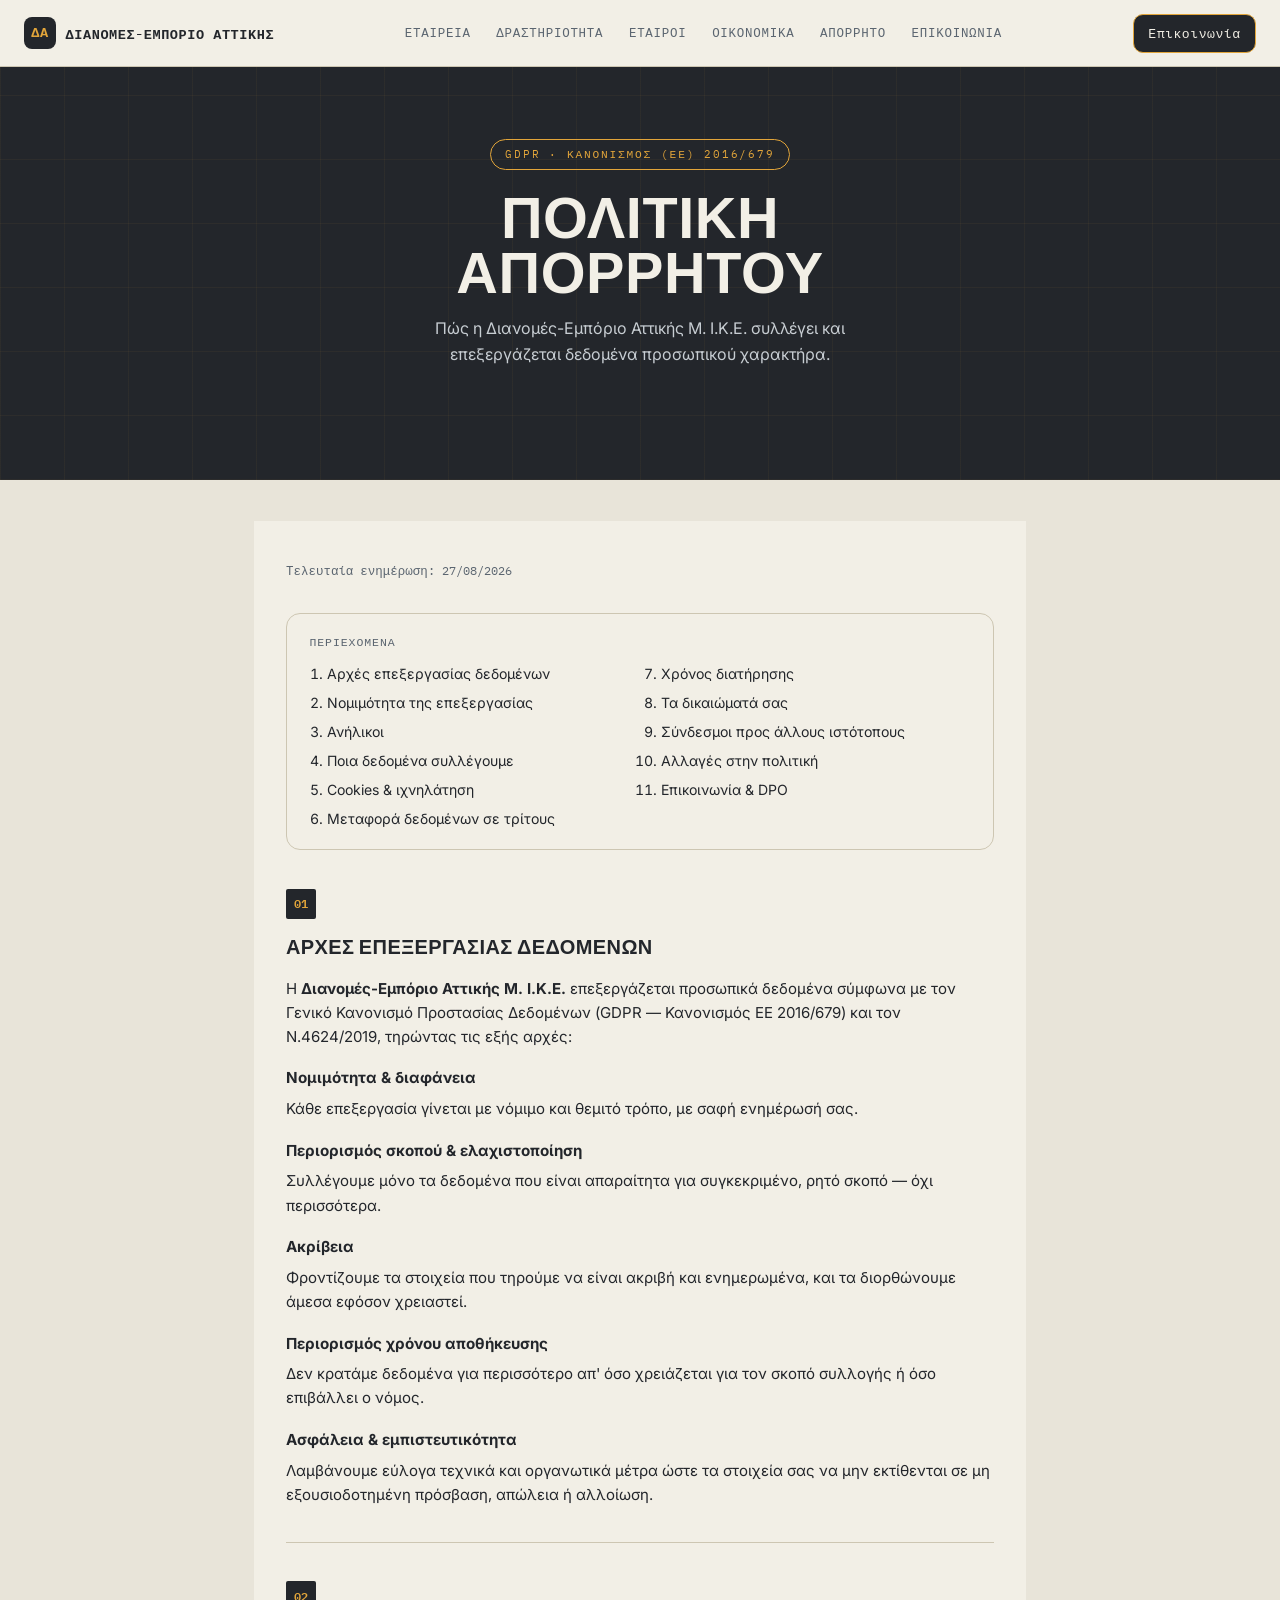
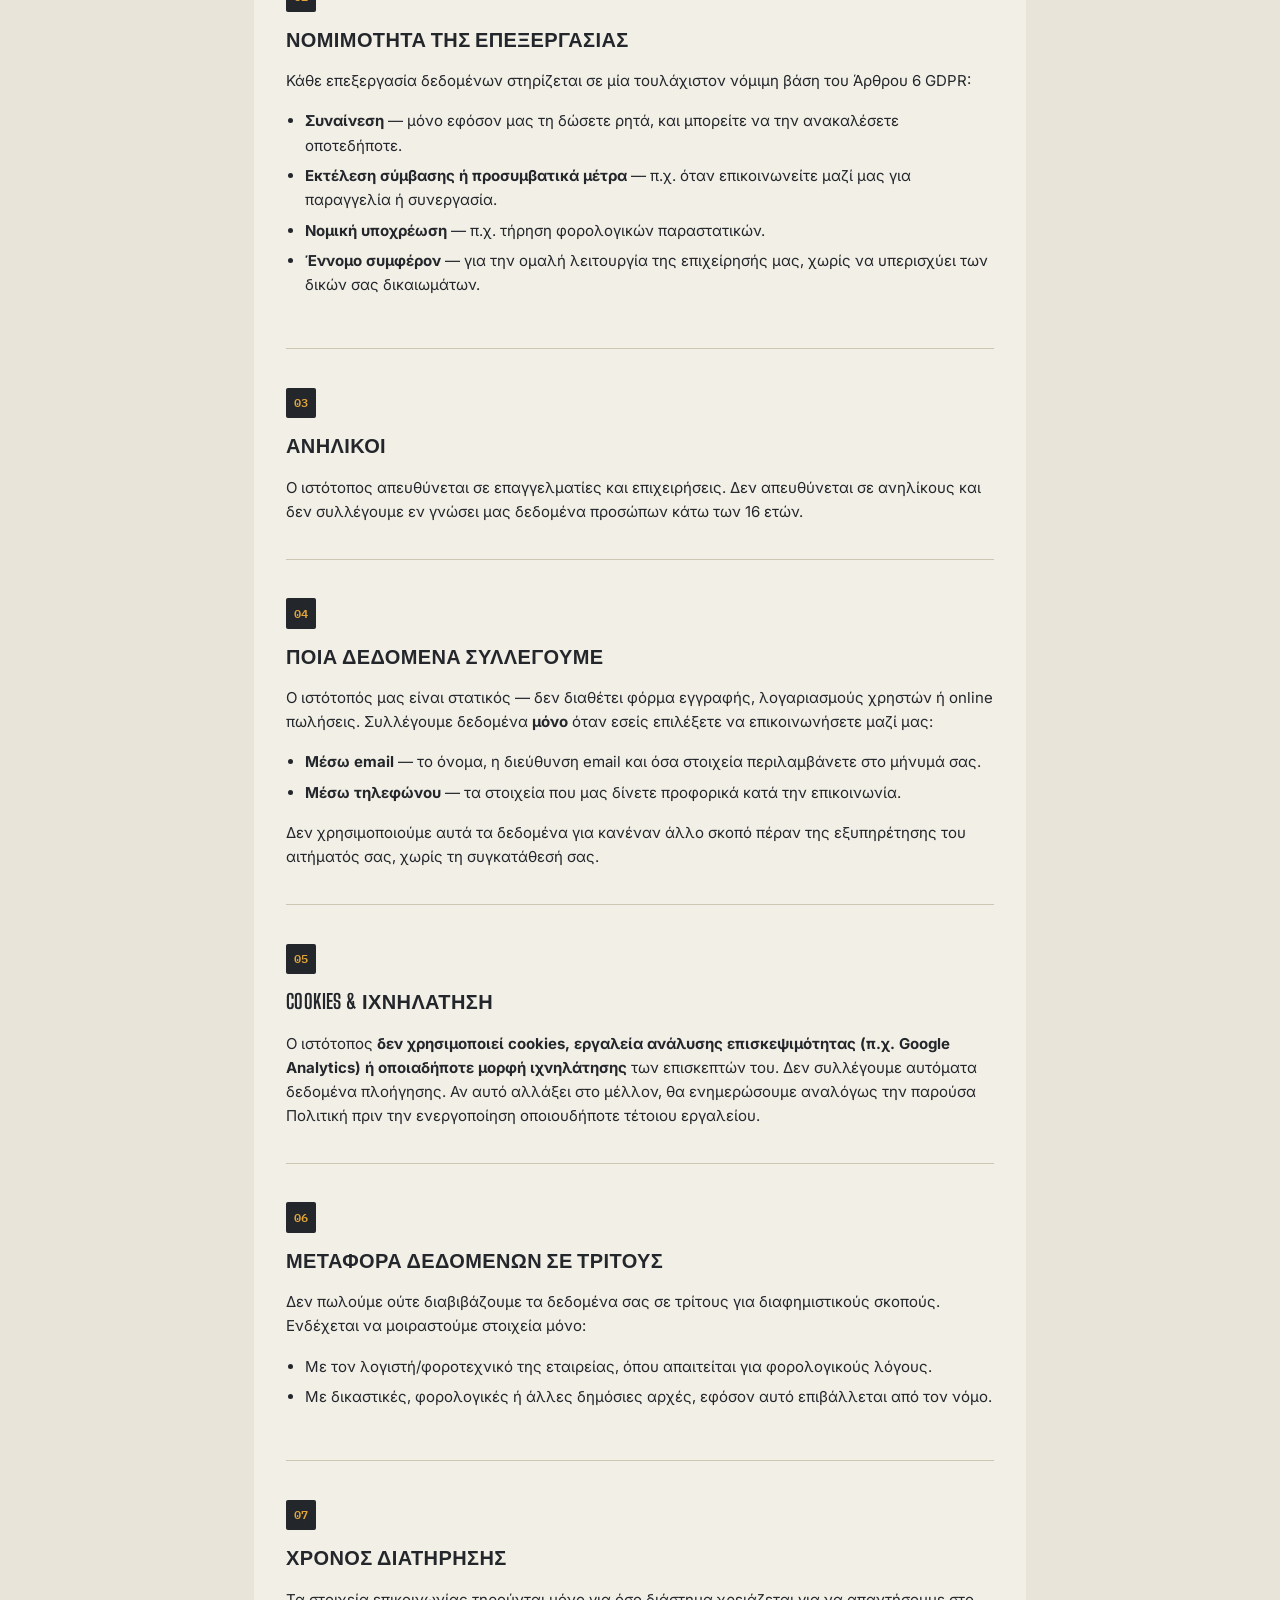
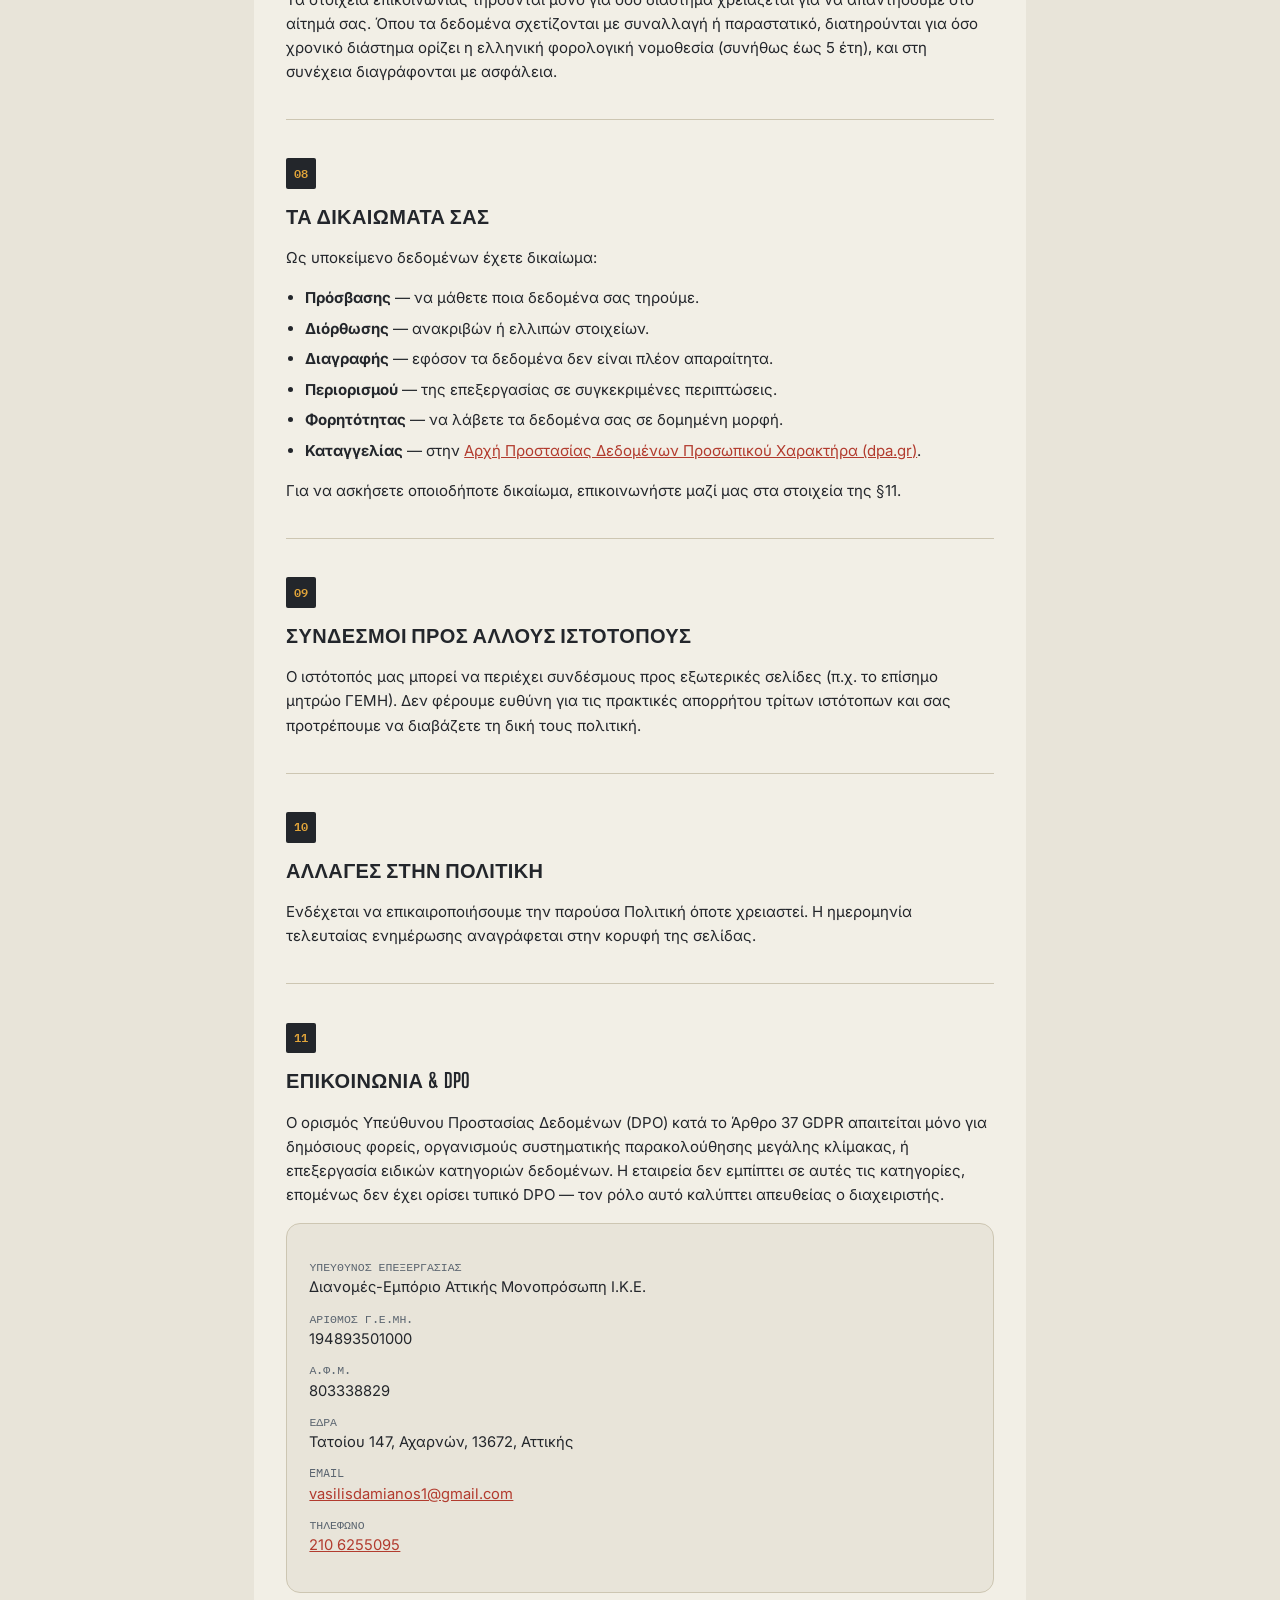
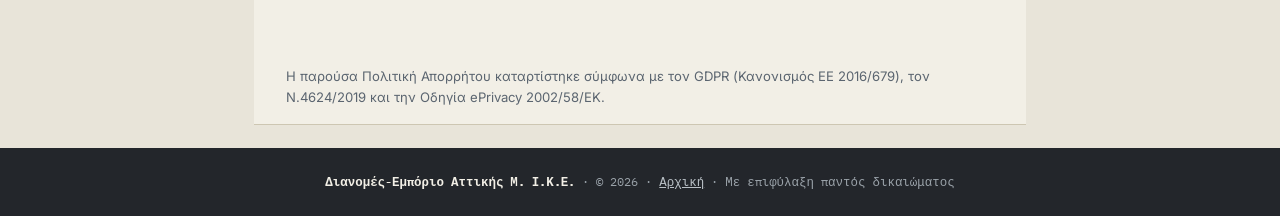
==== privacy.html @ 74062de9 "initial upload" ====
<!DOCTYPE html>
<html lang="el">
<head>
<meta charset="UTF-8">
<meta name="viewport" content="width=device-width, initial-scale=1.0">
<title>Πολιτική Απορρήτου — Διανομές-Εμπόριο Αττικής Μ. Ι.Κ.Ε.</title>
<link rel="preconnect" href="https://fonts.googleapis.com">
<link rel="preconnect" href="https://fonts.gstatic.com" crossorigin>
<link href="https://fonts.googleapis.com/css2?family=Big+Shoulders+Display:wght@600;800&family=Inter:wght@400;500;600;700&family=IBM+Plex+Mono:wght@400;500;600&display=swap" rel="stylesheet">
<link rel="stylesheet" href="style.css">
<style>
  .toc{
    background:var(--paper-raised);
    border:1px solid var(--line);
    border-radius:14px;
    padding:1.2rem 1.4rem;
    margin-bottom:2.4rem;
  }
  .toc p.k{
    font-family:'IBM Plex Mono',monospace;
    font-size:.72rem;
    text-transform:uppercase;
    letter-spacing:.08em;
    color:var(--steel);
    margin:0 0 .7rem;
  }
  .toc ol{
    columns:2;
    gap:1.5rem;
    margin:0;
    padding-left:1.1rem;
    font-size:.88rem;
  }
  .toc li{margin-bottom:.4rem}
  .toc a{color:var(--ink);text-decoration:none}
  .toc a:hover{color:var(--stamp)}
  @media (max-width:560px){.toc ol{columns:1}}

  .legal-section{
    margin-bottom:2.4rem;
    padding-bottom:2.2rem;
    border-bottom:1px solid var(--line);
    scroll-margin-top:5.5rem;
  }
  .legal-section:last-of-type{border-bottom:none}
  .legal-section .num{
    display:inline-flex;
    align-items:center;
    justify-content:center;
    width:1.9rem;height:1.9rem;
    background:var(--ink);
    color:var(--signal);
    border-radius:2px;
    font-family:'IBM Plex Mono',monospace;
    font-size:.78rem;
    font-weight:600;
    margin-bottom:.7rem;
  }
  .legal-section h2{
    font-family:'Big Shoulders Display',sans-serif;
    font-weight:700;
    text-transform:uppercase;
    letter-spacing:.02em;
    font-size:1.25rem;
    margin:0 0 .9rem;
    border:none;
    padding:0;
  }
  .legal-section h3{
    font-family:'Inter',sans-serif;
    font-size:.95rem;
    font-weight:700;
    margin:1.1rem 0 .4rem;
  }
  .legal-section p{font-size:.94rem}
  .legal-section ul{margin:0 0 1rem;padding-left:1.2rem;font-size:.94rem}
  .legal-section li{margin-bottom:.4rem}
  .legal-section li b{font-family:'Inter',sans-serif}
  .contact-box{
    background:var(--paper);
    border:1px solid var(--line);
    border-radius:14px;
    padding:1.2rem 1.4rem;
    font-size:.92rem;
  }
  .contact-box dt{
    font-family:'IBM Plex Mono',monospace;
    font-size:.72rem;
    text-transform:uppercase;
    color:var(--steel);
    margin-top:.6rem;
  }
  .contact-box dt:first-child{margin-top:0}
  .contact-box dd{margin:0 0 0}
  .updated{
    font-family:'IBM Plex Mono',monospace;
    font-size:.78rem;
    color:var(--steel);
    margin-bottom:2rem;
  }
</style>
</head>
<body>

<div class="topnav">
  <a class="brand" href="index.html">
    <span class="mark">ΔΑ</span>
    ΔΙΑΝΟΜΕΣ-ΕΜΠΟΡΙΟ ΑΤΤΙΚΗΣ
  </a>
  <button class="nav-toggle" id="navToggle" aria-label="Μενού" aria-expanded="false">☰</button>
  <ul id="navMenu">
    <li><a href="index.html#company">Εταιρεία</a></li>
    <li><a href="index.html#activity">Δραστηριότητα</a></li>
    <li><a href="index.html#partners">Εταίροι</a></li>
    <li><a href="index.html#financials">Οικονομικά</a></li>
    <li><a href="privacy.html">Απόρρητο</a></li>
    <li><a href="mailto:vasilisdamianos1@gmail.com">Επικοινωνία</a></li>
  </ul>
  <a class="btn cta" href="mailto:vasilisdamianos1@gmail.com">Επικοινωνία</a>
</div>

<section class="hero">
  <div class="hero-inner">
    <span class="pill">GDPR · Κανονισμός (ΕΕ) 2016/679</span>
    <h1>Πολιτική<br>Απορρήτου</h1>
    <p class="lede">Πώς η Διανομές-Εμπόριο Αττικής Μ. Ι.Κ.Ε. συλλέγει και επεξεργάζεται δεδομένα προσωπικού χαρακτήρα.</p>
  </div>
</section>

<main>
  <div class="sheet" style="margin-top:2rem">
    <p class="updated">Τελευταία ενημέρωση: 27/08/2026</p>

    <nav class="toc" aria-label="Περιεχόμενα">
      <p class="k">Περιεχόμενα</p>
      <ol>
        <li><a href="#archi">Αρχές επεξεργασίας δεδομένων</a></li>
        <li><a href="#nomimotita">Νομιμότητα της επεξεργασίας</a></li>
        <li><a href="#anilikoi">Ανήλικοι</a></li>
        <li><a href="#sylloghi">Ποια δεδομένα συλλέγουμε</a></li>
        <li><a href="#cookies">Cookies &amp; ιχνηλάτηση</a></li>
        <li><a href="#metafora">Μεταφορά δεδομένων σε τρίτους</a></li>
        <li><a href="#diatirisi">Χρόνος διατήρησης</a></li>
        <li><a href="#dikaiomata">Τα δικαιώματά σας</a></li>
        <li><a href="#syndeseis">Σύνδεσμοι προς άλλους ιστότοπους</a></li>
        <li><a href="#changes">Αλλαγές στην πολιτική</a></li>
        <li><a href="#contact">Επικοινωνία &amp; DPO</a></li>
      </ol>
    </nav>

    <section class="legal-section" id="archi">
      <span class="num">01</span>
      <h2>Αρχές Επεξεργασίας Δεδομένων</h2>
      <p>Η <b>Διανομές-Εμπόριο Αττικής Μ. Ι.Κ.Ε.</b> επεξεργάζεται προσωπικά δεδομένα σύμφωνα με τον Γενικό Κανονισμό Προστασίας Δεδομένων (GDPR — Κανονισμός ΕΕ 2016/679) και τον Ν.4624/2019, τηρώντας τις εξής αρχές:</p>
      <h3>Νομιμότητα &amp; διαφάνεια</h3>
      <p>Κάθε επεξεργασία γίνεται με νόμιμο και θεμιτό τρόπο, με σαφή ενημέρωσή σας.</p>
      <h3>Περιορισμός σκοπού &amp; ελαχιστοποίηση</h3>
      <p>Συλλέγουμε μόνο τα δεδομένα που είναι απαραίτητα για συγκεκριμένο, ρητό σκοπό — όχι περισσότερα.</p>
      <h3>Ακρίβεια</h3>
      <p>Φροντίζουμε τα στοιχεία που τηρούμε να είναι ακριβή και ενημερωμένα, και τα διορθώνουμε άμεσα εφόσον χρειαστεί.</p>
      <h3>Περιορισμός χρόνου αποθήκευσης</h3>
      <p>Δεν κρατάμε δεδομένα για περισσότερο απ' όσο χρειάζεται για τον σκοπό συλλογής ή όσο επιβάλλει ο νόμος.</p>
      <h3>Ασφάλεια &amp; εμπιστευτικότητα</h3>
      <p>Λαμβάνουμε εύλογα τεχνικά και οργανωτικά μέτρα ώστε τα στοιχεία σας να μην εκτίθενται σε μη εξουσιοδοτημένη πρόσβαση, απώλεια ή αλλοίωση.</p>
    </section>

    <section class="legal-section" id="nomimotita">
      <span class="num">02</span>
      <h2>Νομιμότητα της Επεξεργασίας</h2>
      <p>Κάθε επεξεργασία δεδομένων στηρίζεται σε μία τουλάχιστον νόμιμη βάση του Άρθρου 6 GDPR:</p>
      <ul>
        <li><b>Συναίνεση</b> — μόνο εφόσον μας τη δώσετε ρητά, και μπορείτε να την ανακαλέσετε οποτεδήποτε.</li>
        <li><b>Εκτέλεση σύμβασης ή προσυμβατικά μέτρα</b> — π.χ. όταν επικοινωνείτε μαζί μας για παραγγελία ή συνεργασία.</li>
        <li><b>Νομική υποχρέωση</b> — π.χ. τήρηση φορολογικών παραστατικών.</li>
        <li><b>Έννομο συμφέρον</b> — για την ομαλή λειτουργία της επιχείρησής μας, χωρίς να υπερισχύει των δικών σας δικαιωμάτων.</li>
      </ul>
    </section>

    <section class="legal-section" id="anilikoi">
      <span class="num">03</span>
      <h2>Ανήλικοι</h2>
      <p>Ο ιστότοπος απευθύνεται σε επαγγελματίες και επιχειρήσεις. Δεν απευθύνεται σε ανηλίκους και δεν συλλέγουμε εν γνώσει μας δεδομένα προσώπων κάτω των 16 ετών.</p>
    </section>

    <section class="legal-section" id="sylloghi">
      <span class="num">04</span>
      <h2>Ποια Δεδομένα Συλλέγουμε</h2>
      <p>Ο ιστότοπός μας είναι στατικός — δεν διαθέτει φόρμα εγγραφής, λογαριασμούς χρηστών ή online πωλήσεις. Συλλέγουμε δεδομένα <b>μόνο</b> όταν εσείς επιλέξετε να επικοινωνήσετε μαζί μας:</p>
      <ul>
        <li><b>Μέσω email</b> — το όνομα, η διεύθυνση email και όσα στοιχεία περιλαμβάνετε στο μήνυμά σας.</li>
        <li><b>Μέσω τηλεφώνου</b> — τα στοιχεία που μας δίνετε προφορικά κατά την επικοινωνία.</li>
      </ul>
      <p>Δεν χρησιμοποιούμε αυτά τα δεδομένα για κανέναν άλλο σκοπό πέραν της εξυπηρέτησης του αιτήματός σας, χωρίς τη συγκατάθεσή σας.</p>
    </section>

    <section class="legal-section" id="cookies">
      <span class="num">05</span>
      <h2>Cookies &amp; Ιχνηλάτηση</h2>
      <p>Ο ιστότοπος <b>δεν χρησιμοποιεί cookies, εργαλεία ανάλυσης επισκεψιμότητας (π.χ. Google Analytics) ή οποιαδήποτε μορφή ιχνηλάτησης</b> των επισκεπτών του. Δεν συλλέγουμε αυτόματα δεδομένα πλοήγησης. Αν αυτό αλλάξει στο μέλλον, θα ενημερώσουμε αναλόγως την παρούσα Πολιτική πριν την ενεργοποίηση οποιουδήποτε τέτοιου εργαλείου.</p>
    </section>

    <section class="legal-section" id="metafora">
      <span class="num">06</span>
      <h2>Μεταφορά Δεδομένων σε Τρίτους</h2>
      <p>Δεν πωλούμε ούτε διαβιβάζουμε τα δεδομένα σας σε τρίτους για διαφημιστικούς σκοπούς. Ενδέχεται να μοιραστούμε στοιχεία μόνο:</p>
      <ul>
        <li>Με τον λογιστή/φοροτεχνικό της εταιρείας, όπου απαιτείται για φορολογικούς λόγους.</li>
        <li>Με δικαστικές, φορολογικές ή άλλες δημόσιες αρχές, εφόσον αυτό επιβάλλεται από τον νόμο.</li>
      </ul>
    </section>

    <section class="legal-section" id="diatirisi">
      <span class="num">07</span>
      <h2>Χρόνος Διατήρησης</h2>
      <p>Τα στοιχεία επικοινωνίας τηρούνται μόνο για όσο διάστημα χρειάζεται για να απαντήσουμε στο αίτημά σας. Όπου τα δεδομένα σχετίζονται με συναλλαγή ή παραστατικό, διατηρούνται για όσο χρονικό διάστημα ορίζει η ελληνική φορολογική νομοθεσία (συνήθως έως 5 έτη), και στη συνέχεια διαγράφονται με ασφάλεια.</p>
    </section>

    <section class="legal-section" id="dikaiomata">
      <span class="num">08</span>
      <h2>Τα Δικαιώματά σας</h2>
      <p>Ως υποκείμενο δεδομένων έχετε δικαίωμα:</p>
      <ul>
        <li><b>Πρόσβασης</b> — να μάθετε ποια δεδομένα σας τηρούμε.</li>
        <li><b>Διόρθωσης</b> — ανακριβών ή ελλιπών στοιχείων.</li>
        <li><b>Διαγραφής</b> — εφόσον τα δεδομένα δεν είναι πλέον απαραίτητα.</li>
        <li><b>Περιορισμού</b> — της επεξεργασίας σε συγκεκριμένες περιπτώσεις.</li>
        <li><b>Φορητότητας</b> — να λάβετε τα δεδομένα σας σε δομημένη μορφή.</li>
        <li><b>Καταγγελίας</b> — στην <a href="https://www.dpa.gr" target="_blank" rel="noopener">Αρχή Προστασίας Δεδομένων Προσωπικού Χαρακτήρα (dpa.gr)</a>.</li>
      </ul>
      <p>Για να ασκήσετε οποιοδήποτε δικαίωμα, επικοινωνήστε μαζί μας στα στοιχεία της §11.</p>
    </section>

    <section class="legal-section" id="syndeseis">
      <span class="num">09</span>
      <h2>Σύνδεσμοι προς Άλλους Ιστότοπους</h2>
      <p>Ο ιστότοπός μας μπορεί να περιέχει συνδέσμους προς εξωτερικές σελίδες (π.χ. το επίσημο μητρώο ΓΕΜΗ). Δεν φέρουμε ευθύνη για τις πρακτικές απορρήτου τρίτων ιστότοπων και σας προτρέπουμε να διαβάζετε τη δική τους πολιτική.</p>
    </section>

    <section class="legal-section" id="changes">
      <span class="num">10</span>
      <h2>Αλλαγές στην Πολιτική</h2>
      <p>Ενδέχεται να επικαιροποιήσουμε την παρούσα Πολιτική όποτε χρειαστεί. Η ημερομηνία τελευταίας ενημέρωσης αναγράφεται στην κορυφή της σελίδας.</p>
    </section>

    <section class="legal-section" id="contact">
      <span class="num">11</span>
      <h2>Επικοινωνία &amp; DPO</h2>
      <p>Ο ορισμός Υπεύθυνου Προστασίας Δεδομένων (DPO) κατά το Άρθρο 37 GDPR απαιτείται μόνο για δημόσιους φορείς, οργανισμούς συστηματικής παρακολούθησης μεγάλης κλίμακας, ή επεξεργασία ειδικών κατηγοριών δεδομένων. Η εταιρεία δεν εμπίπτει σε αυτές τις κατηγορίες, επομένως δεν έχει ορίσει τυπικό DPO — τον ρόλο αυτό καλύπτει απευθείας ο διαχειριστής.</p>
      <div class="contact-box">
        <dl>
          <dt>Υπεύθυνος Επεξεργασίας</dt>
          <dd>Διανομές-Εμπόριο Αττικής Μονοπρόσωπη Ι.Κ.Ε.</dd>
          <dt>Αριθμός Γ.Ε.ΜΗ.</dt>
          <dd>194893501000</dd>
          <dt>Α.Φ.Μ.</dt>
          <dd>803338829</dd>
          <dt>Έδρα</dt>
          <dd>Τατοίου 147, Αχαρνών, 13672, Αττικής</dd>
          <dt>Email</dt>
          <dd><a href="mailto:vasilisdamianos1@gmail.com">vasilisdamianos1@gmail.com</a></dd>
          <dt>Τηλέφωνο</dt>
          <dd><a href="tel:+302106255095">210 6255095</a></dd>
        </dl>
      </div>
    </section>

    <p style="font-size:.82rem;color:var(--steel)">Η παρούσα Πολιτική Απορρήτου καταρτίστηκε σύμφωνα με τον GDPR (Κανονισμός ΕΕ 2016/679), τον Ν.4624/2019 και την Οδηγία ePrivacy 2002/58/ΕΚ.</p>
  </div>
</main>

<footer>
  <strong>Διανομές-Εμπόριο Αττικής Μ. Ι.Κ.Ε.</strong> · © <span id="year"></span> · <a href="index.html">Αρχική</a> · Με επιφύλαξη παντός δικαιώματος
</footer>

<script>
  document.getElementById('year').textContent = new Date().getFullYear();

  const navToggle = document.getElementById('navToggle');
  const navMenu = document.getElementById('navMenu');
  if (navToggle && navMenu) {
    navToggle.addEventListener('click', () => {
      const isOpen = navMenu.classList.toggle('open');
      navToggle.setAttribute('aria-expanded', isOpen ? 'true' : 'false');
    });
    navMenu.querySelectorAll('a').forEach(a => {
      a.addEventListener('click', () => {
        navMenu.classList.remove('open');
        navToggle.setAttribute('aria-expanded', 'false');
      });
    });
  }
</script>

</body>
</html>
---- style.css ----
:root{
  --ink:#23262b;
  --paper:#e8e4d9;
  --paper-raised:#f2efe6;
  --card:#fdfcf9;
  --steel:#5b6570;
  --signal:#e2a53a;
  --stamp:#b23b2e;
  --line:#cdc6b2;
}
*{box-sizing:border-box}
html{scroll-behavior:smooth}
@media (prefers-reduced-motion: reduce){ html{scroll-behavior:auto} }

body{
  margin:0;
  background:var(--paper);
  color:var(--ink);
  font-family:'Inter',Arial,sans-serif;
  line-height:1.6;
}

a{color:var(--stamp)}
a:focus-visible, button:focus-visible{
  outline:3px solid var(--signal);
  outline-offset:2px;
}

/* ===== HEADER: crate stencil band ===== */
.band{
  background:var(--ink);
  color:var(--paper-raised);
  padding:3.5rem 1.5rem 3rem;
  position:relative;
  overflow:hidden;
}
.band-inner{
  max-width:820px;
  margin:0 auto;
  position:relative;
}
.eyebrow{
  font-family:'IBM Plex Mono',monospace;
  font-size:.78rem;
  letter-spacing:.18em;
  text-transform:uppercase;
  color:var(--signal);
  margin:0 0 .9rem;
}
h1{
  font-family:'Big Shoulders Display',sans-serif;
  font-weight:800;
  text-transform:uppercase;
  font-size:clamp(2.4rem, 7vw, 4.4rem);
  line-height:.92;
  letter-spacing:.01em;
  margin:0 0 .6rem;
  color:var(--paper-raised);
}
.tagline{
  font-family:'IBM Plex Mono',monospace;
  font-size:.95rem;
  color:#b9c0c6;
  max-width:38ch;
  margin:0;
}

/* stamp signature element */
.stamp{
  position:absolute;
  top:-.5rem;
  right:0;
  transform:rotate(-9deg);
  border:3px solid var(--stamp);
  color:var(--stamp);
  background:rgba(178,59,46,.06);
  font-family:'IBM Plex Mono',monospace;
  font-size:.72rem;
  letter-spacing:.14em;
  text-transform:uppercase;
  padding:.5rem .8rem;
  border-radius:3px;
  line-height:1.3;
  text-align:center;
}
.stamp span{display:block}
.stamp .big{font-size:.9rem;font-weight:700;letter-spacing:.08em}

/* nav between pages, sits inside the band */
nav.pages{
  margin-top:1.6rem;
  display:flex;
  gap:1.2rem;
  font-family:'IBM Plex Mono',monospace;
  font-size:.85rem;
  text-transform:uppercase;
  letter-spacing:.06em;
}
nav.pages a{
  color:#b9c0c6;
  text-decoration:none;
  padding-bottom:.2rem;
  border-bottom:2px solid transparent;
}
nav.pages a:hover, nav.pages a[aria-current="page"]{
  color:var(--signal);
  border-bottom-color:var(--signal);
}

/* ===== MAIN: manifest sheet ===== */
main{
  max-width:820px;
  margin:0 auto;
  padding:0 1.5rem;
}
.sheet{
  background:var(--paper-raised);
  margin-top:-1.5rem;
  padding:2.5rem 2rem 1rem;
  box-shadow:0 1px 0 var(--line);
  position:relative;
  z-index:1;
}
.doc-no{
  font-family:'IBM Plex Mono',monospace;
  font-size:.78rem;
  color:var(--steel);
  text-align:right;
  margin:0 0 1.5rem;
}

section{margin-bottom:2.6rem}
h2{
  font-family:'Big Shoulders Display',sans-serif;
  font-weight:700;
  text-transform:uppercase;
  letter-spacing:.04em;
  font-size:1.4rem;
  color:var(--ink);
  margin:0 0 1.1rem;
  padding-bottom:.5rem;
  border-bottom:2px solid var(--ink);
}

/* manifest rows */
.manifest-row{
  display:grid;
  grid-template-columns:2.2rem 12rem 1fr;
  gap:.75rem;
  align-items:baseline;
  padding:.6rem 0;
  border-bottom:1px dashed var(--line);
  font-size:.95rem;
}
.manifest-row:last-child{border-bottom:none}
.idx{
  font-family:'IBM Plex Mono',monospace;
  color:var(--signal);
  background:var(--ink);
  display:inline-flex;
  align-items:center;
  justify-content:center;
  width:1.9rem;
  height:1.9rem;
  border-radius:2px;
  font-size:.75rem;
  font-weight:500;
}
.label{
  font-family:'IBM Plex Mono',monospace;
  color:var(--steel);
  font-size:.85rem;
  text-transform:uppercase;
  letter-spacing:.04em;
}
.value{font-weight:500}
.placeholder{
  background:linear-gradient(transparent 60%, #fbe0a8 60%);
  padding:0 .1em;
}

p{margin:0 0 1rem}
p:last-child{margin-bottom:0}

.attachment{
  display:inline-flex;
  align-items:center;
  gap:.5rem;
  font-family:'IBM Plex Mono',monospace;
  font-size:.9rem;
  padding:.6rem 1rem;
  border:1px solid var(--ink);
  border-radius:10px;
  text-decoration:none;
  color:var(--ink);
  background:var(--paper);
}
.attachment:hover{background:var(--signal);border-color:var(--signal)}
.attachment::before{content:"⤓";font-size:1rem}

/* ===== FOOTER ===== */
footer{
  background:var(--ink);
  color:#9aa2a9;
  margin-top:1.5rem;
  padding:1.5rem;
  font-family:'IBM Plex Mono',monospace;
  font-size:.78rem;
  text-align:center;
}
footer strong{color:var(--paper-raised)}
footer a{color:#b9c0c6}

@media (max-width:560px){
  .manifest-row{grid-template-columns:1.8rem 1fr;grid-template-areas:"idx label" "val val"}
  .idx{grid-area:idx}
  .label{grid-area:label}
  .value{grid-area:val;padding-left:2.55rem}
  .stamp{position:static;transform:rotate(-3deg);display:inline-block;margin-top:1.2rem}
  nav.pages{flex-wrap:wrap;gap:.8rem 1.2rem}
}

/* ===== v2: nav + hero + card layout additions ===== */
.topnav{
  position:sticky;
  top:0;
  z-index:50;
  background:var(--paper-raised);
  border-bottom:1px solid var(--line);
  display:flex;
  align-items:center;
  justify-content:space-between;
  padding:.85rem 1.5rem;
  font-family:'IBM Plex Mono',monospace;
  gap:1rem;
}
.topnav .brand{
  display:flex;
  align-items:center;
  gap:.6rem;
  font-weight:600;
  font-size:.85rem;
  text-transform:uppercase;
  letter-spacing:.04em;
  color:var(--ink);
  text-decoration:none;
  white-space:nowrap;
  overflow:hidden;
  text-overflow:ellipsis;
  min-width:0;
}
.topnav .mark{
  width:2rem;height:2rem;
  background:var(--ink);
  color:var(--signal);
  border-radius:8px;
  display:flex;align-items:center;justify-content:center;
  font-weight:700;
  font-size:.85rem;
  flex-shrink:0;
}
.topnav ul{
  list-style:none;
  display:flex;
  gap:1.6rem;
  margin:0;padding:0;
  font-size:.78rem;
  letter-spacing:.06em;
  text-transform:uppercase;
}
.topnav a{color:var(--steel);text-decoration:none}
.topnav a:hover{color:var(--stamp)}
.topnav .cta{
  background:var(--ink);
  color:var(--paper-raised)!important;
  padding:.5rem .9rem;
  border-radius:10px;
  white-space:nowrap;
  flex-shrink:0;
}
.topnav .cta:hover{background:var(--stamp)}
.nav-toggle{
  display:none;
  background:none;
  border:1px solid var(--line);
  border-radius:8px;
  width:2.2rem;height:2.2rem;
  align-items:center;
  justify-content:center;
  font-size:1.1rem;
  color:var(--ink);
  cursor:pointer;
  flex-shrink:0;
}

@media (max-width:760px){
  .topnav{flex-wrap:nowrap}
  .topnav .brand{font-size:.72rem;max-width:11rem}
  .topnav ul{
    display:none;
    position:absolute;
    top:100%;
    left:0;right:0;
    background:var(--paper-raised);
    border-bottom:1px solid var(--line);
    flex-direction:column;
    gap:0;
    padding:.5rem 0;
  }
  .topnav ul.open{display:flex}
  .topnav ul li{width:100%}
  .topnav ul a{display:block;padding:.8rem 1.5rem}
  .topnav .cta{display:none}
  .nav-toggle{display:flex}
}

/* hero v2: crate-line pattern instead of photo */
.hero{
  background:
    repeating-linear-gradient(90deg, rgba(226,165,58,.05) 0 1px, transparent 1px 64px),
    repeating-linear-gradient(0deg, rgba(226,165,58,.05) 0 1px, transparent 1px 64px),
    var(--ink);
  color:var(--paper-raised);
  padding:4.5rem 1.5rem 5rem;
  text-align:center;
  position:relative;
  overflow:hidden;
}
.hero-inner{max-width:760px;margin:0 auto;position:relative}
.pill{
  display:inline-block;
  font-family:'IBM Plex Mono',monospace;
  font-size:.7rem;
  letter-spacing:.16em;
  text-transform:uppercase;
  color:var(--signal);
  border:1px solid var(--signal);
  border-radius:999px;
  padding:.35rem .9rem;
  margin-bottom:1.2rem;
}
.hero h1{
  font-family:'Big Shoulders Display',sans-serif;
  font-weight:800;
  text-transform:uppercase;
  font-size:clamp(2rem,6vw,3.6rem);
  line-height:.95;
  margin:0 0 1.1rem;
  color:var(--paper-raised);
}
.hero p.lede{
  font-family:'Inter',sans-serif;
  font-size:1rem;
  color:#c7cdd2;
  max-width:52ch;
  margin:0 auto 2rem;
}
.hero p.en-name{
  font-family:'Inter',sans-serif;
  font-style:italic;
  font-size:.85rem;
  color:#9aa2a9;
  margin:0 0 1rem;
  letter-spacing:.02em;
}
.hero p.kad-line{
  font-family:'Inter',sans-serif;
  font-size:.85rem;
  color:#c7cdd2;
  max-width:56ch;
  margin:0 auto 1.2rem;
  line-height:1.5;
}
.hero p.kad-line .mono{
  font-family:'IBM Plex Mono',monospace;
  font-size:.78rem;
  color:var(--signal);
  background:rgba(226,165,58,.12);
  padding:.15rem .45rem;
  border-radius:5px;
  margin-right:.4rem;
}
.hero .meta-row{
  display:flex;
  gap:1.4rem;
  justify-content:center;
  flex-wrap:wrap;
  font-family:'IBM Plex Mono',monospace;
  font-size:.75rem;
  color:#9aa2a9;
  margin-bottom:2rem;
}
.hero .meta-row b{color:#e3e6e8;font-weight:600}
.hero-actions{display:flex;gap:1rem;justify-content:center;flex-wrap:wrap}
.btn{
  font-family:'IBM Plex Mono',monospace;
  font-size:.82rem;
  letter-spacing:.04em;
  text-decoration:none;
  padding:.75rem 1.4rem;
  border-radius:10px;
  border:1px solid var(--signal);
}
.btn.primary{background:var(--signal);color:var(--ink);font-weight:600}
.btn.primary:hover{background:#f0b555}
.btn.ghost{color:var(--paper-raised);border-color:#5a6169}
.btn.ghost:hover{border-color:var(--paper-raised)}

/* section wrapper for anchor sections */
.section-wrap{max-width:820px;margin:0 auto;padding:3.2rem 1.5rem}
.section-wrap .eyebrow{
  font-family:'IBM Plex Mono',monospace;
  font-size:.75rem;
  letter-spacing:.16em;
  text-transform:uppercase;
  color:var(--stamp);
  margin:0 0 .5rem;
}
.section-wrap h2.big{
  font-family:'Big Shoulders Display',sans-serif;
  font-weight:800;
  text-transform:uppercase;
  font-size:1.8rem;
  margin:0 0 .6rem;
  border:none;
  padding:0;
}
.section-wrap .lede{color:var(--steel);max-width:60ch;margin:0 0 1.8rem}

/* identity table: 2-col label/value grid */
.id-table{
  background:var(--paper-raised);
  border:1px solid var(--line);
  border-radius:4px;
  overflow:hidden;
}
.id-table .id-row{
  display:grid;
  grid-template-columns:1fr 1fr;
  border-bottom:1px solid var(--line);
}
.id-table .id-row:last-child{border-bottom:none}
.id-cell{padding:1rem 1.2rem}
.id-cell + .id-cell{border-left:1px dashed var(--line)}
.id-cell .k{
  display:block;
  font-family:'IBM Plex Mono',monospace;
  font-size:.72rem;
  text-transform:uppercase;
  letter-spacing:.06em;
  color:var(--steel);
  margin-bottom:.3rem;
}
.id-cell .v{font-weight:600}
@media (max-width:600px){
  .id-table .id-row{grid-template-columns:1fr}
  .id-cell + .id-cell{border-left:none;border-top:1px dashed var(--line)}
}

/* activity cards */
.cards{display:grid;grid-template-columns:1fr 1fr;gap:1.1rem;margin-top:1.6rem}
@media (max-width:600px){.cards{grid-template-columns:1fr}}
.card{
  background:var(--card);
  border:1px solid var(--line);
  border-radius:14px;
  padding:1.4rem;
}
.card .avatar{
  width:2.4rem;height:2.4rem;
  border-radius:50%;
  background:var(--ink);
  color:var(--signal);
  display:flex;align-items:center;justify-content:center;
  font-family:'IBM Plex Mono',monospace;
  font-weight:700;
  margin-bottom:.8rem;
}
.card h3{
  font-family:'Inter',sans-serif;
  font-size:1rem;
  font-weight:700;
  margin:0 0 .2rem;
}
.card .role{
  font-family:'IBM Plex Mono',monospace;
  font-size:.75rem;
  color:var(--stamp);
  text-transform:uppercase;
  letter-spacing:.04em;
  margin:0 0 .7rem;
}
.card p{font-size:.9rem;color:var(--steel);margin:0}

.section-alt{
  background:var(--paper-raised);
  border-radius:20px;
  max-width:1040px;
  margin:1.5rem auto;
  padding-top:2.6rem;
  padding-bottom:2.6rem;
}

/* ===== v3: bubble grid, partner cards, capital breakdown, timeline ===== */
.bubbles{
  display:grid;
  grid-template-columns:repeat(3,1fr);
  gap:1rem;
  margin-top:1.6rem;
}
@media (max-width:700px){.bubbles{grid-template-columns:repeat(2,1fr)}}
@media (max-width:460px){.bubbles{grid-template-columns:1fr}}
.bubble{
  background:var(--card);
  border:1px solid var(--line);
  border-radius:14px;
  padding:1.1rem 1.2rem;
  min-height:8.5rem;
  display:flex;
  flex-direction:column;
  align-items:center;
  justify-content:center;
  text-align:center;
}
.bubble .chip{
  display:inline-flex;
  align-items:center;
  justify-content:center;
  min-width:2rem;height:2rem;
  padding:0 .4rem;
  background:var(--ink);
  color:var(--signal);
  border-radius:8px;
  font-family:'IBM Plex Mono',monospace;
  font-size:.7rem;
  font-weight:700;
  margin-bottom:.7rem;
}
.bubble .k{
  display:block;
  font-family:'IBM Plex Mono',monospace;
  font-size:.7rem;
  text-transform:uppercase;
  letter-spacing:.06em;
  color:var(--steel);
  margin-bottom:.35rem;
}
.bubble .v{font-family:'Inter',sans-serif;font-weight:600;font-size:.95rem;line-height:1.35}
.bubble .v.mono{font-family:'IBM Plex Mono',monospace;font-size:1.05rem;font-weight:600}
.bubble .sub{font-family:'Inter',sans-serif;font-size:.78rem;color:var(--steel);margin-top:.3rem}

.address-bar{
  margin-top:1rem;
  background:var(--card);
  border:1px solid var(--line);
  border-radius:14px;
  padding:1.1rem 1.3rem;
  display:flex;
  align-items:center;
  justify-content:space-between;
  gap:1rem;
  flex-wrap:wrap;
}
.address-bar .addr-main{display:flex;align-items:flex-start;gap:.9rem}
.address-bar .v{font-family:'Inter',sans-serif;font-weight:600}
.address-bar .sub{font-size:.82rem;color:var(--steel)}

/* partner cards */
.partners{display:flex;flex-direction:column;gap:1rem;margin-top:1.6rem}
.partner-card{
  background:var(--card);
  border:1px solid var(--line);
  border-radius:14px;
  padding:1.4rem 1.5rem;
}
.partner-top{display:flex;align-items:center;gap:1rem;flex-wrap:wrap;margin-bottom:1rem}
.partner-card .avatar{
  width:2.6rem;height:2.6rem;
  border-radius:50%;
  background:var(--ink);
  color:var(--signal);
  display:flex;align-items:center;justify-content:center;
  font-family:'IBM Plex Mono',monospace;
  font-weight:700;
  flex-shrink:0;
}
.partner-card h3{
  font-family:'Inter',sans-serif;
  font-size:1.05rem;
  font-weight:700;
  margin:0;
}
.badge{
  display:inline-block;
  font-family:'IBM Plex Mono',monospace;
  font-size:.68rem;
  text-transform:uppercase;
  letter-spacing:.05em;
  color:var(--stamp);
  border:1px solid var(--stamp);
  border-radius:999px;
  padding:.2rem .6rem;
  margin-top:.25rem;
}
.partner-meta{
  display:grid;
  grid-template-columns:1fr 1fr;
  gap:1rem;
  padding-top:1rem;
  border-top:1px dashed var(--line);
}
@media (max-width:520px){.partner-meta{grid-template-columns:1fr}}
.partner-meta .k{
  display:block;
  font-family:'IBM Plex Mono',monospace;
  font-size:.7rem;
  text-transform:uppercase;
  color:var(--steel);
  margin-bottom:.35rem;
}
.partner-meta .v{font-family:'Inter',sans-serif;font-weight:600}
.partner-meta .v.mono{font-family:'IBM Plex Mono',monospace}
.share-bar{
  background:var(--line);
  border-radius:999px;
  height:.5rem;
  overflow:hidden;
  margin-top:.4rem;
  max-width:200px;
}
.share-bar span{display:block;height:100%;background:var(--signal)}
.partner-note{
  font-family:'Inter',sans-serif;
  font-size:.8rem;
  color:var(--steel);
  margin-top:1.2rem;
  padding-top:1rem;
  border-top:1px dashed var(--line);
}

/* capital breakdown */
.capital-list{
  background:var(--card);
  border:1px solid var(--line);
  border-radius:14px;
  margin-top:1.6rem;
  overflow:hidden;
}
.capital-row{
  display:flex;
  align-items:center;
  justify-content:space-between;
  padding:.9rem 1.3rem;
  border-bottom:1px solid var(--line);
  font-family:'Inter',sans-serif;
  font-size:.94rem;
}
.capital-row .dot{
  display:inline-block;
  width:.5rem;height:.5rem;
  border-radius:50%;
  background:var(--signal);
  margin-right:.7rem;
}
.capital-row.total{
  background:var(--ink);
  color:var(--paper-raised);
  font-weight:700;
  border-bottom:none;
}
.capital-row.total .dot{background:var(--paper-raised)}
.capital-row .amt{font-family:'IBM Plex Mono',monospace;font-weight:600}

/* history timeline */
.timeline{
  margin-top:1.6rem;
  background:var(--card);
  border:1px solid var(--line);
  border-radius:14px;
  padding:1.4rem 1.5rem .4rem;
}
.tl-item{
  position:relative;
  padding-left:1.7rem;
  padding-bottom:1.5rem;
  border-left:2px solid var(--line);
  margin-left:.4rem;
}
.tl-item:last-child{border-left-color:transparent;padding-bottom:1rem}
.tl-item::before{
  content:"";
  position:absolute;
  left:-.44rem;top:.15rem;
  width:.7rem;height:.7rem;
  border-radius:50%;
  background:var(--signal);
  border:2px solid var(--ink);
}
.tl-date{
  font-family:'IBM Plex Mono',monospace;
  font-size:.75rem;
  color:var(--steel);
  margin-bottom:.25rem;
}
.tl-text{font-family:'Inter',sans-serif;font-weight:500}
.tl-note{
  font-family:'Inter',sans-serif;
  font-size:.82rem;
  color:var(--steel);
  margin-top:1.2rem;
  padding-top:1rem;
  border-top:1px dashed var(--line);
}

/* ===== v4: KAD activity list ===== */
.kad-panel{
  background:var(--card);
  border:1px solid var(--line);
  border-radius:14px;
  padding:1.4rem 1.5rem;
  margin-top:1.6rem;
}
.kad-stats{
  font-family:'IBM Plex Mono',monospace;
  font-size:.75rem;
  color:var(--steel);
  margin-bottom:1rem;
}
.kad-row{
  display:flex;
  align-items:baseline;
  gap:.9rem;
  padding:.7rem 0;
  border-bottom:1px solid var(--line);
  font-family:'Inter',sans-serif;
  font-size:.88rem;
}
.kad-row:last-child{border-bottom:none}
.kad-code{
  font-family:'IBM Plex Mono',monospace;
  font-size:.78rem;
  font-weight:600;
  color:var(--ink);
  background:var(--paper);
  padding:.2rem .5rem;
  border-radius:5px;
  flex-shrink:0;
  white-space:nowrap;
}
.kad-desc{color:var(--ink)}
.kad-main{
  background:rgba(226,165,58,.1);
  border:1px solid var(--signal);
  border-radius:8px;
  padding:.9rem 1rem;
  margin-bottom:1.2rem;
}
.kad-main .kad-tag{
  font-family:'IBM Plex Mono',monospace;
  font-size:.68rem;
  font-weight:700;
  letter-spacing:.06em;
  color:var(--ink);
  background:var(--signal);
  padding:.25rem .55rem;
  border-radius:5px;
  flex-shrink:0;
}
.kad-main .kad-code{background:var(--ink);color:var(--signal)}
.kad-main .kad-desc{font-weight:500}
.kad-search{
  width:100%;
  font-family:'Inter',sans-serif;
  font-size:.88rem;
  padding:.65rem .9rem;
  border:1px solid var(--line);
  border-radius:8px;
  background:var(--paper);
  color:var(--ink);
  margin-bottom:.4rem;
}
.kad-search:focus-visible{outline:3px solid var(--signal);outline-offset:1px}
.kad-group{
  font-family:'IBM Plex Mono',monospace;
  font-size:.72rem;
  text-transform:uppercase;
  letter-spacing:.05em;
  color:var(--steel);
  margin:1.1rem 0 .2rem;
}
.kad-row.hidden{display:none}
@media (max-width:520px){
  .kad-row{flex-direction:column;gap:.3rem}
}
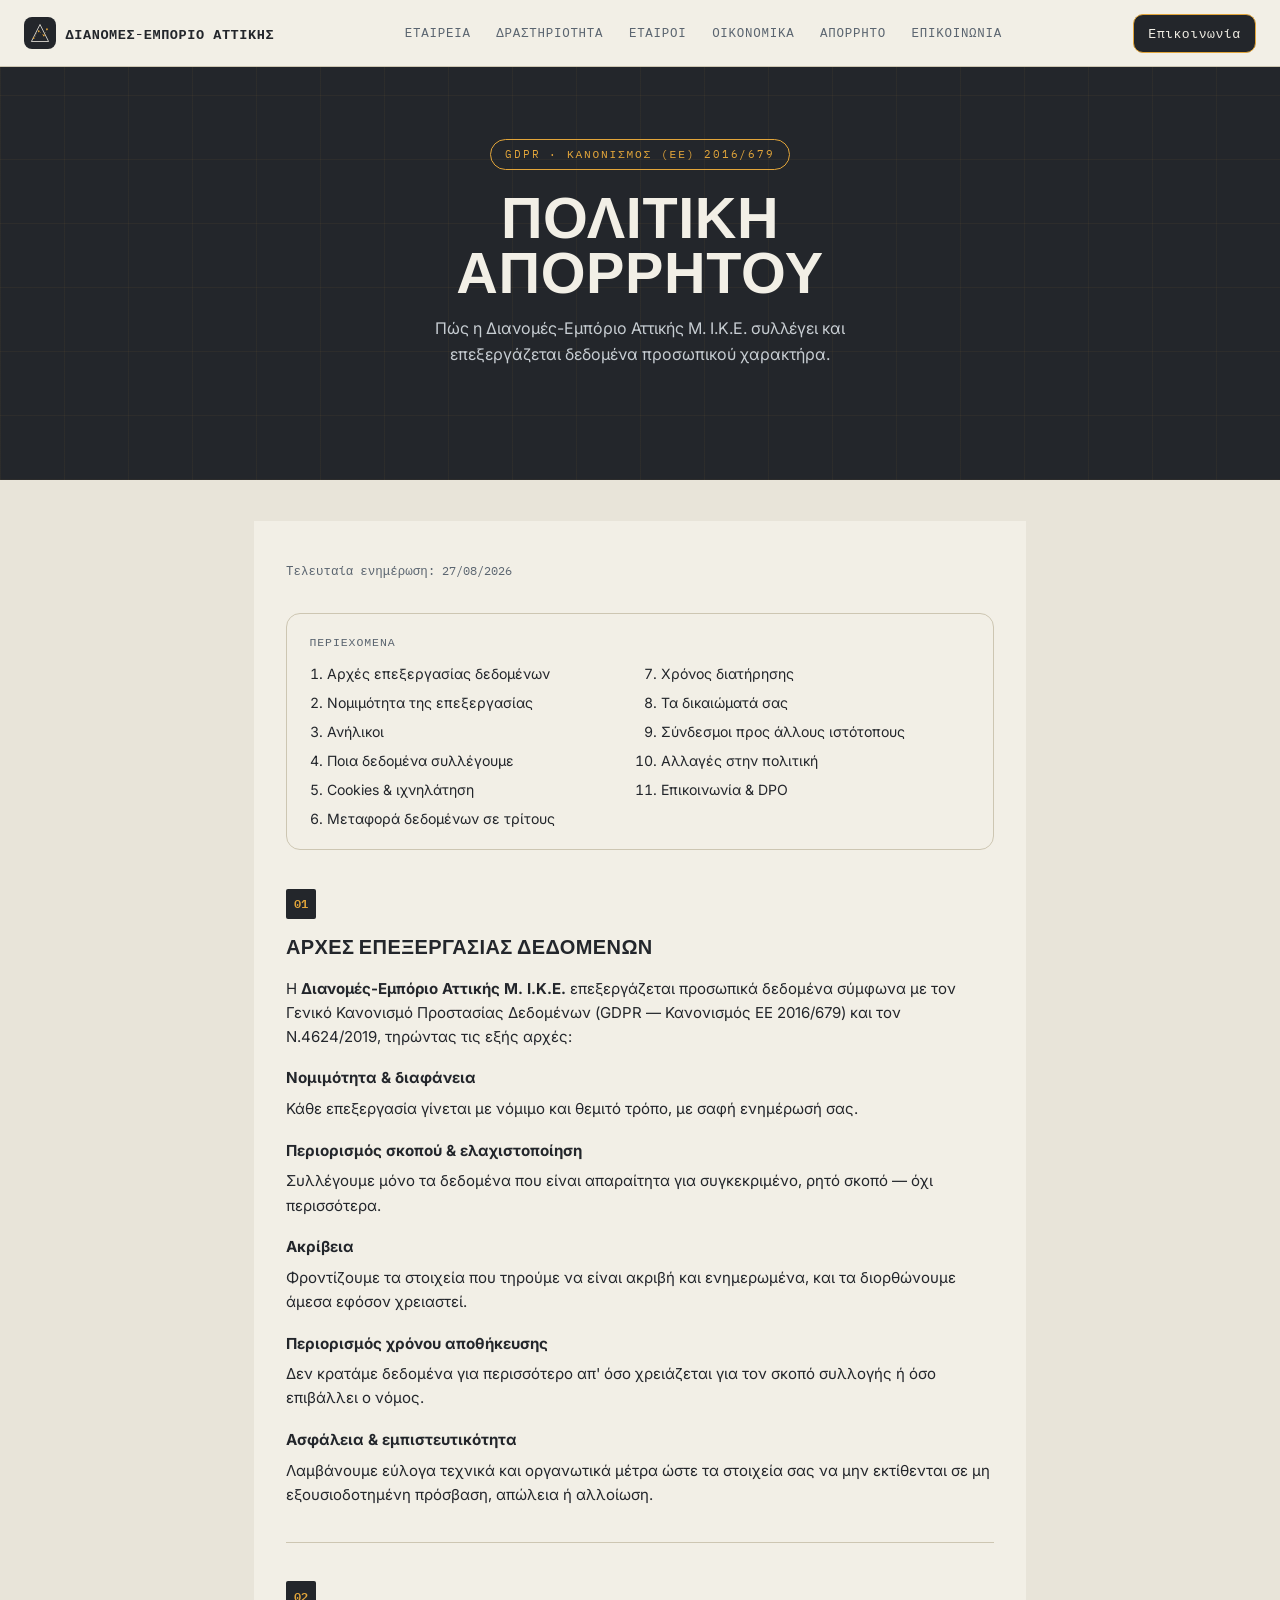
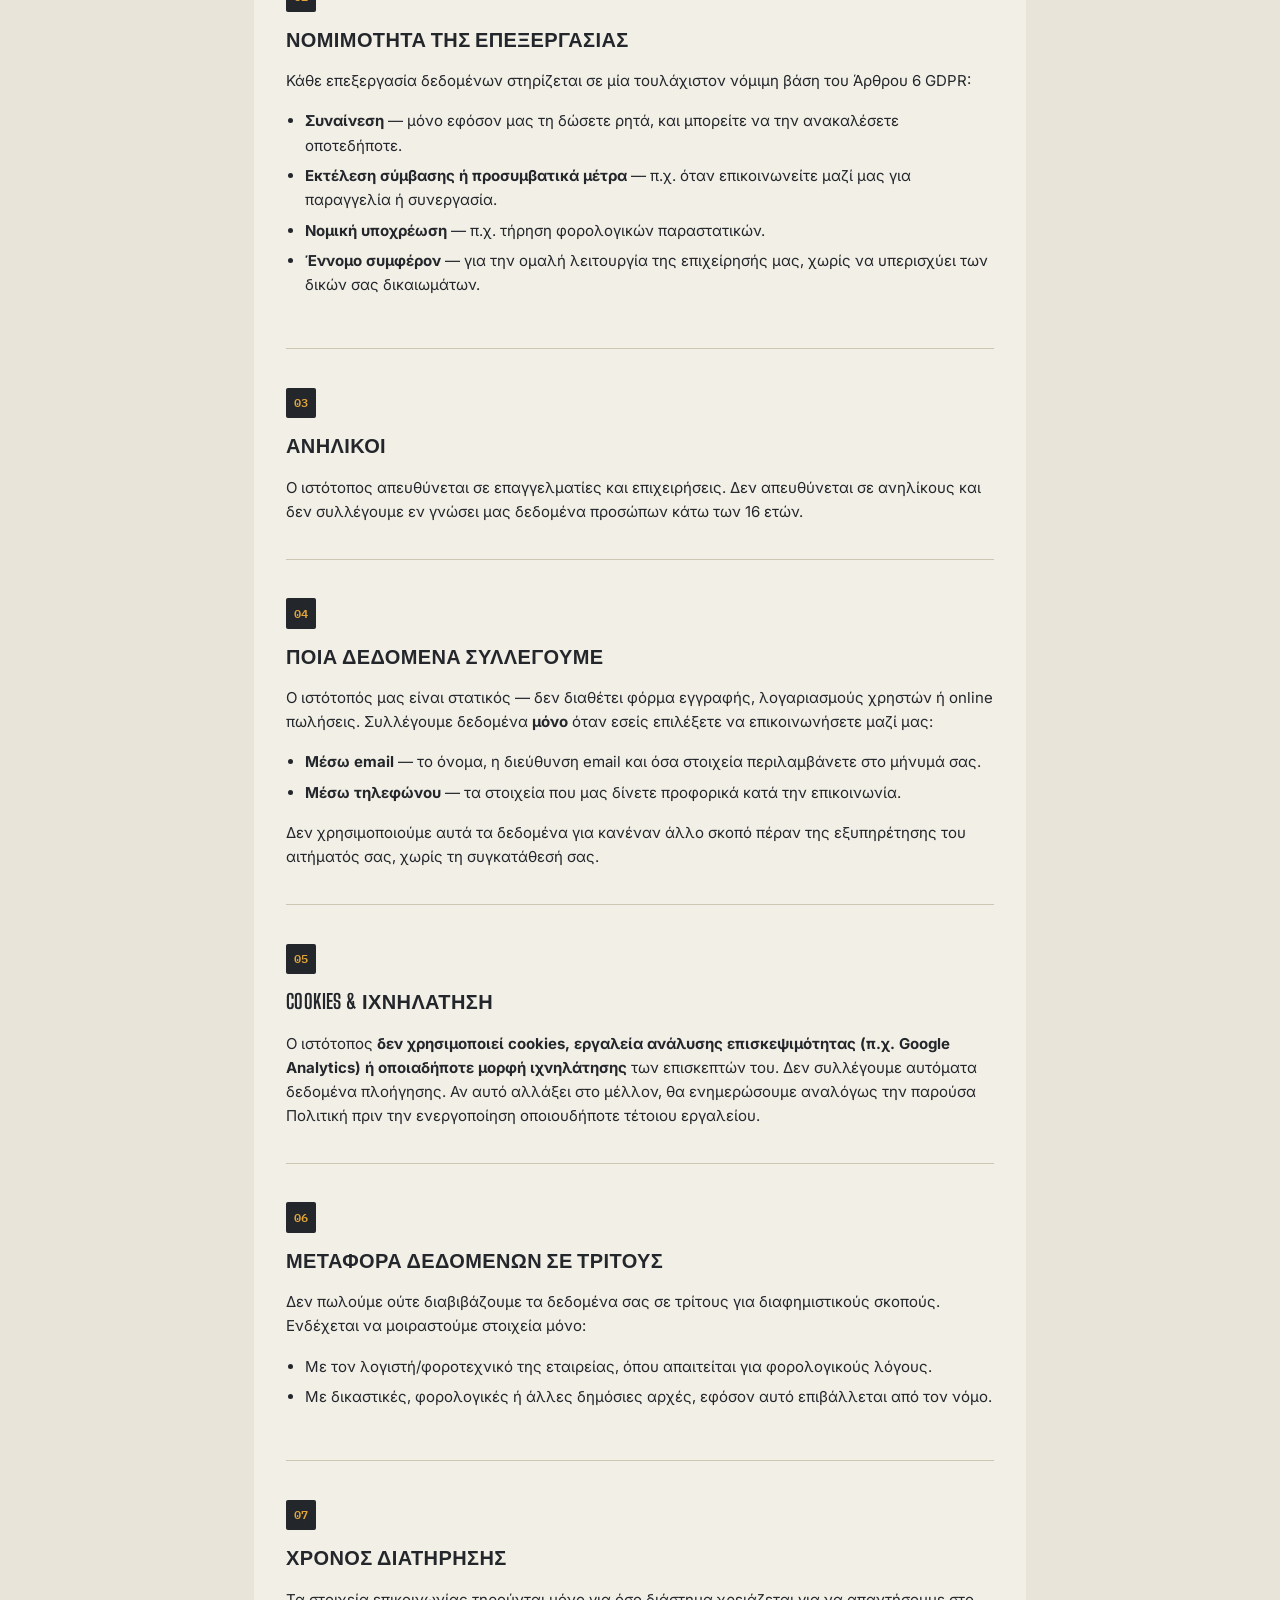
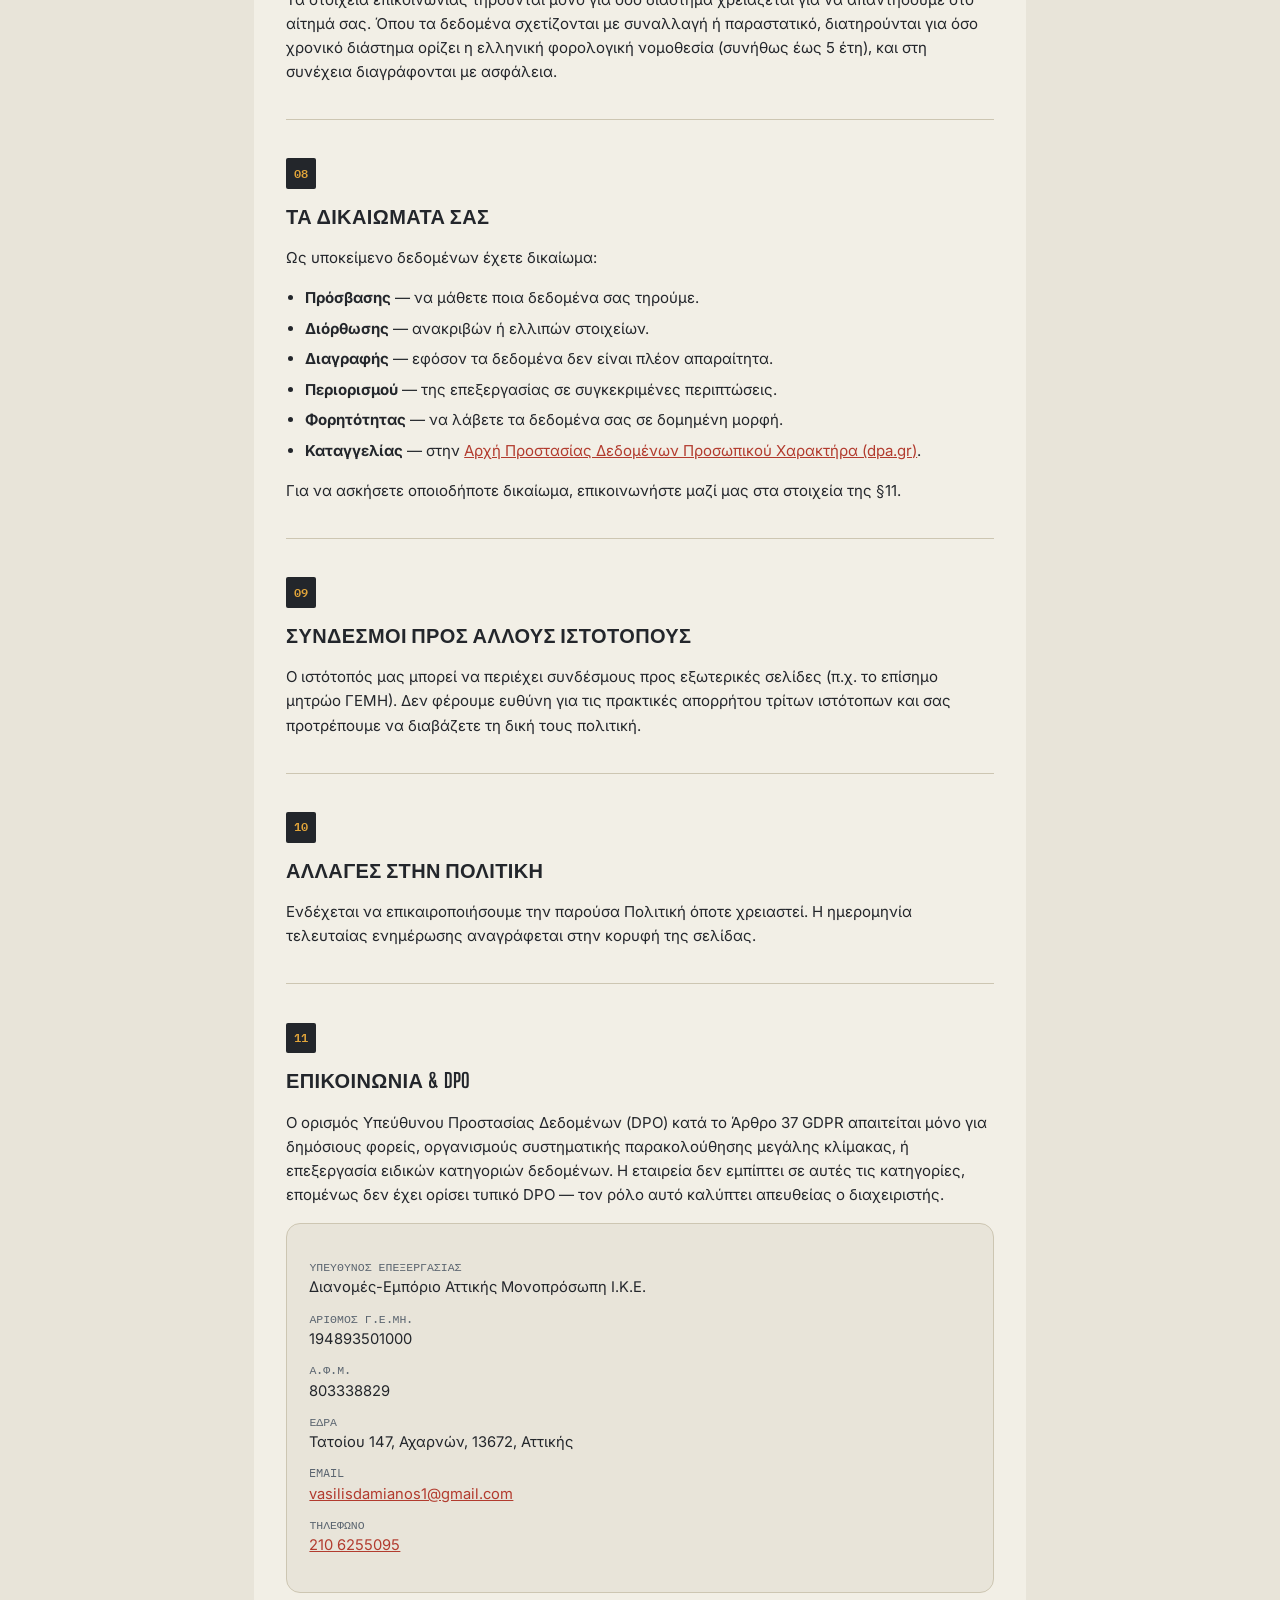
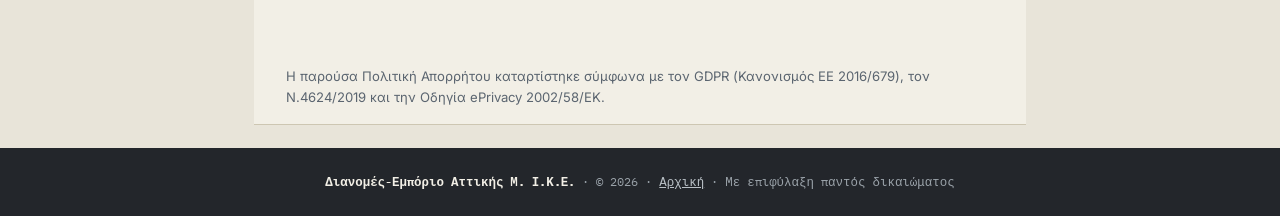
==== commit dcd02ea0: "logo reupload" ====
--- a/privacy.html
+++ b/privacy.html
@@ -104,7 +104,7 @@
 
 <div class="topnav">
   <a class="brand" href="index.html">
-    <span class="mark">ΔΑ</span>
+    <span class="mark"><img src="logo-mark.svg" alt=""></span>
     ΔΙΑΝΟΜΕΣ-ΕΜΠΟΡΙΟ ΑΤΤΙΚΗΣ
   </a>
   <button class="nav-toggle" id="navToggle" aria-label="Μενού" aria-expanded="false">☰</button>
--- a/style.css
+++ b/style.css
@@ -258,6 +258,13 @@
   font-weight:700;
   font-size:.85rem;
   flex-shrink:0;
+  padding:.35rem;
+}
+.topnav .mark img{
+  width:100%;
+  height:100%;
+  object-fit:contain;
+  display:block;
 }
 .topnav ul{
   list-style:none;
@@ -355,12 +362,19 @@
   max-width:52ch;
   margin:0 auto 2rem;
 }
+.hero-logo{
+  display:block;
+  width:100%;
+  max-width:260px;
+  height:auto;
+  margin:0 auto 1.2rem;
+}
 .hero p.en-name{
   font-family:'Inter',sans-serif;
   font-style:italic;
-  font-size:.85rem;
-  color:#9aa2a9;
-  margin:0 0 1rem;
+  font-size:1rem;
+  color:#c7cdd2;
+  margin:0 0 1.4rem;
   letter-spacing:.02em;
 }
 .hero p.kad-line{
